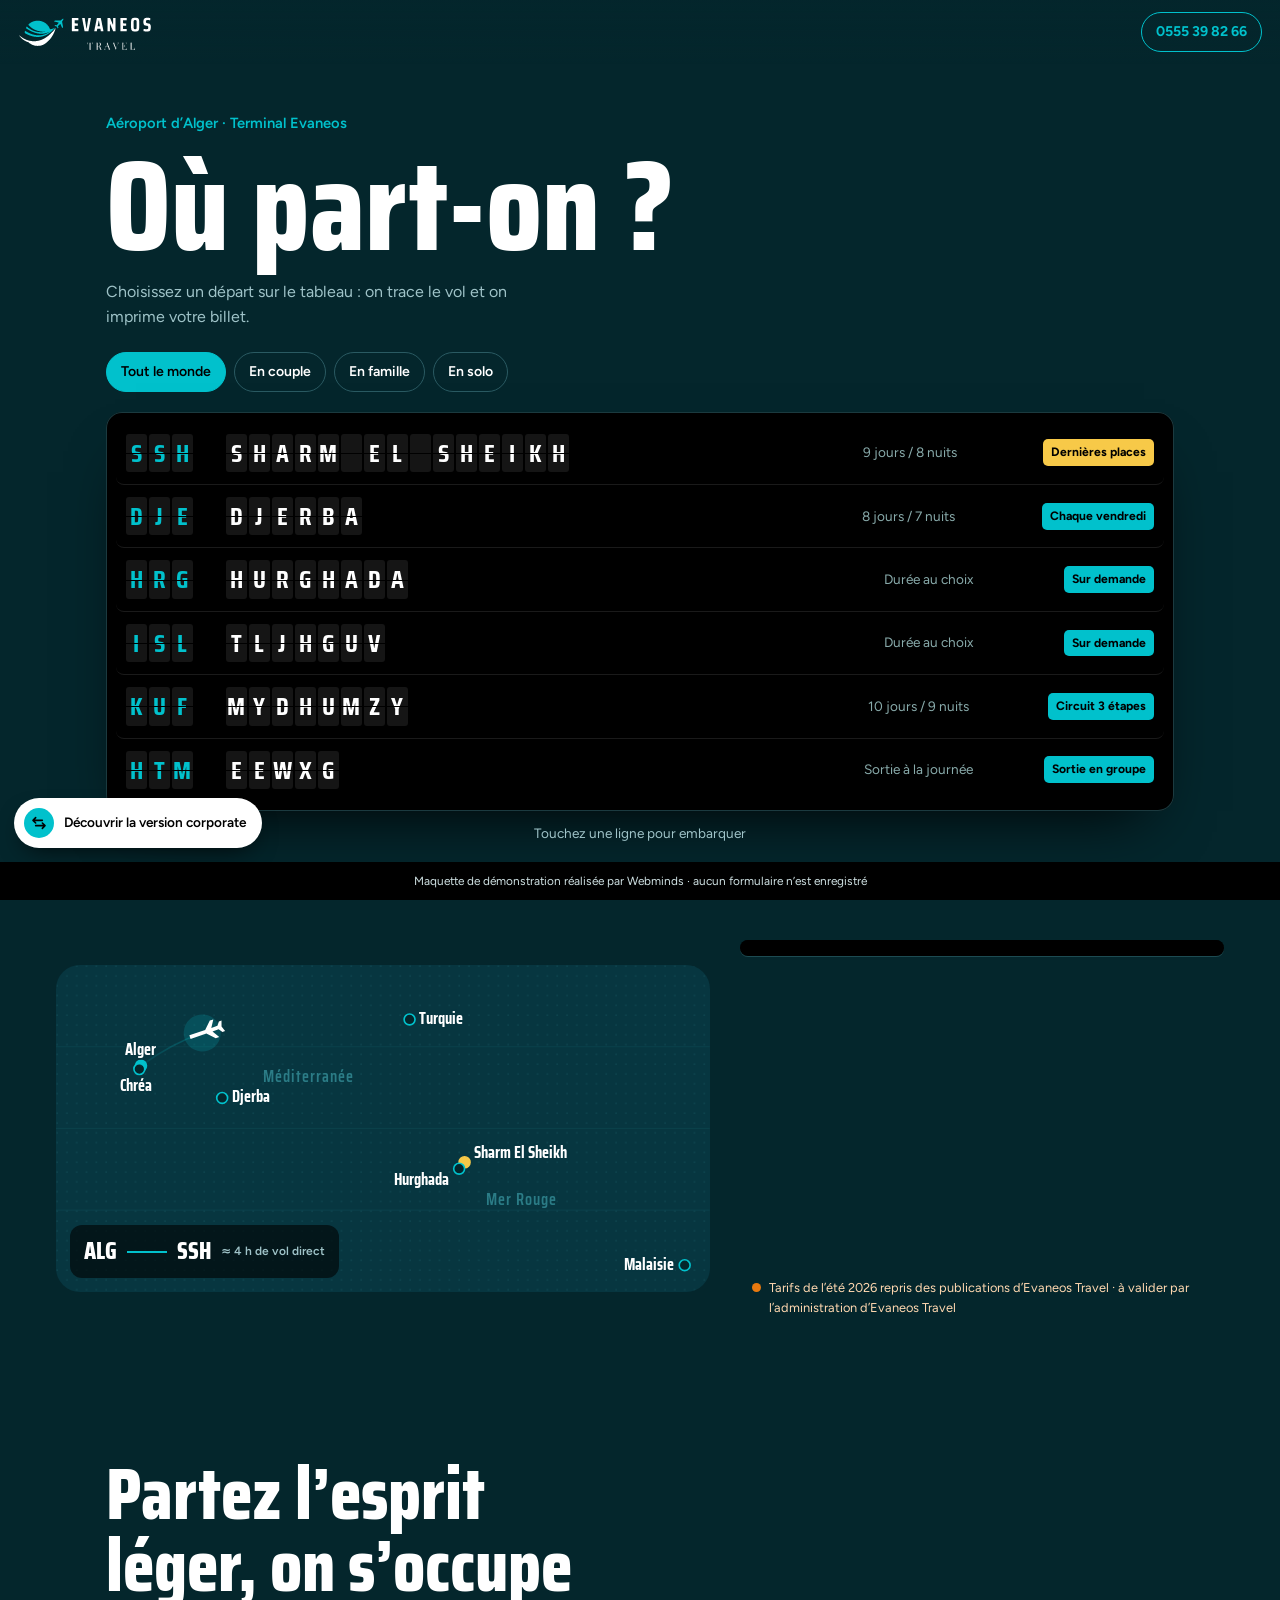
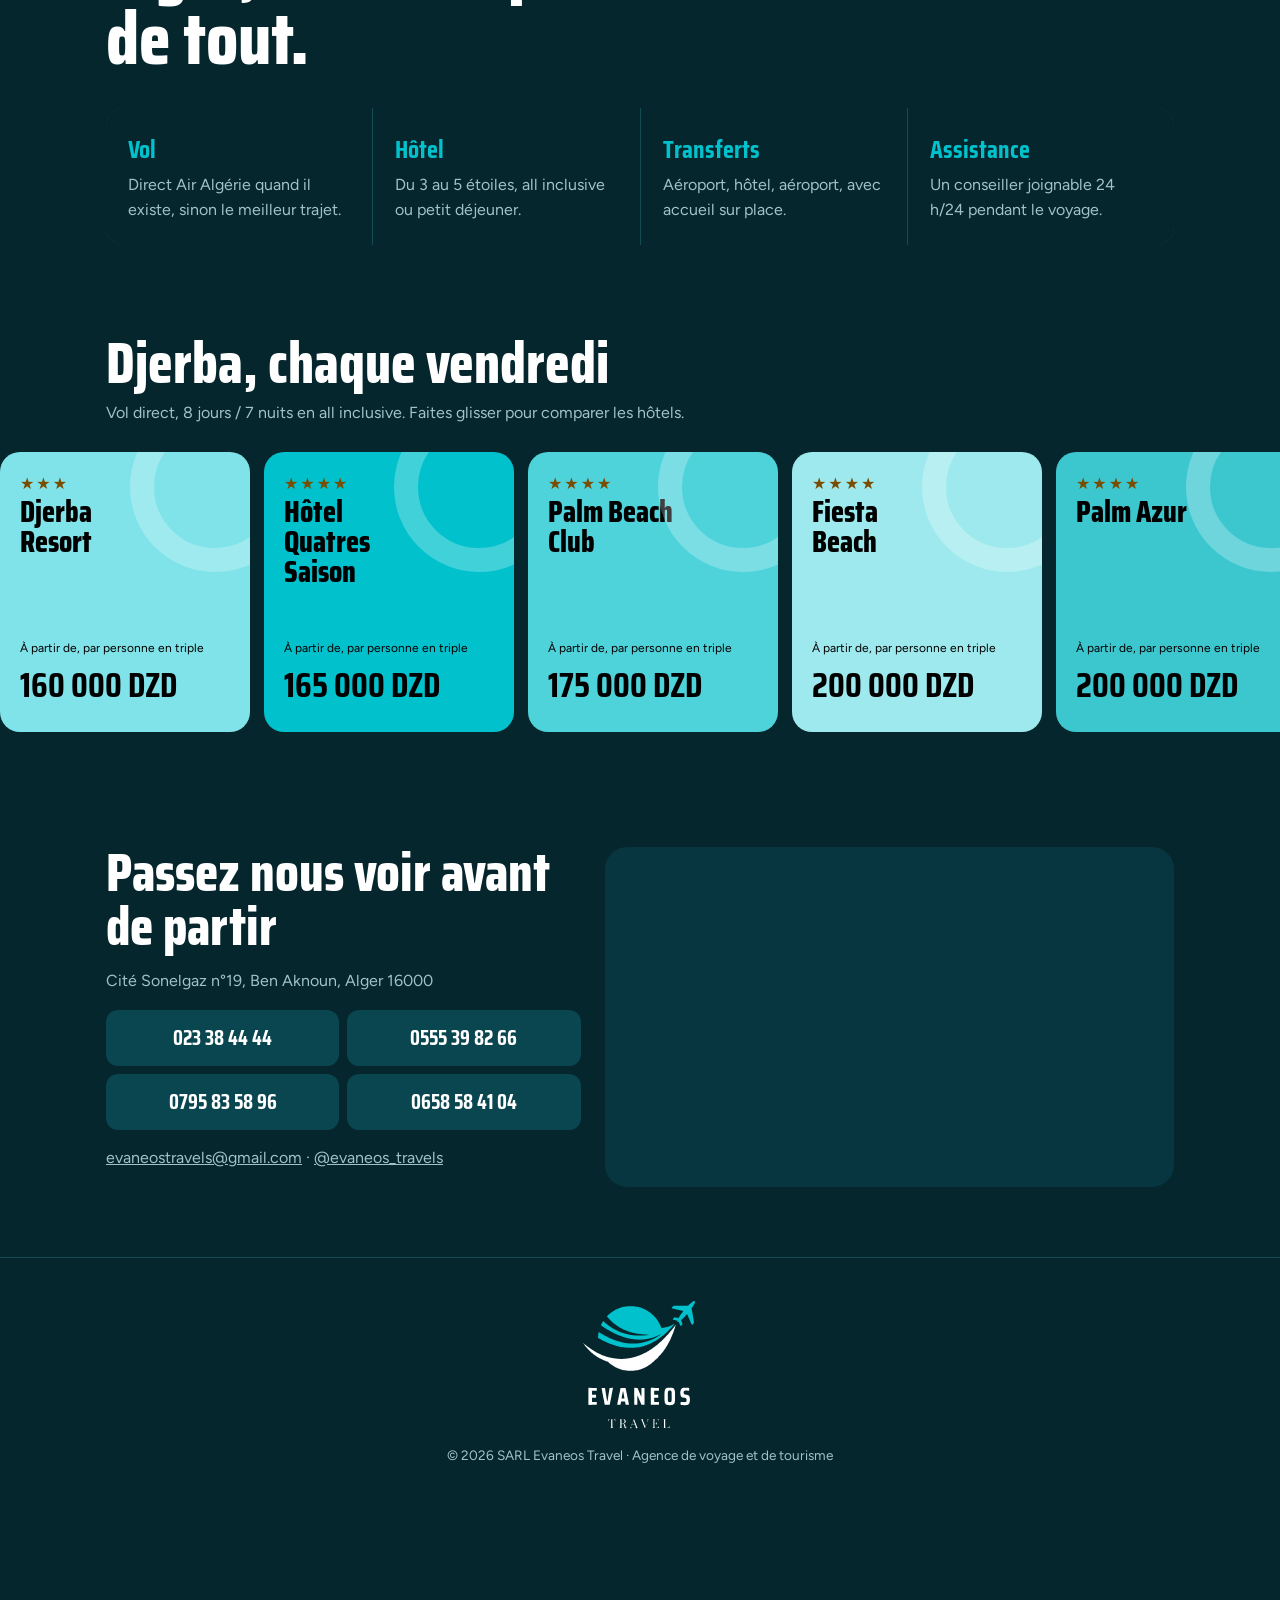
==== v2/index.html @ 17091a85 "Maquette Evaneos Travel : version corporate (5 pages, simulateur de séjour) et version immersive (ta" ====
<!doctype html>
<html lang="fr"><head><meta charset="utf-8">
<meta name="viewport" content="width=device-width, initial-scale=1, viewport-fit=cover">
<meta name="robots" content="noindex, nofollow">
<title>Evaneos Travel · Tableau des départs</title>
<meta name="description" content="Evaneos Travel, agence de voyage et de tourisme à Ben Aknoun : choisissez votre départ, on s’occupe de tout.">
<link rel="icon" href="../img/mark.svg">
<link rel="stylesheet" href="v2.css">
</head><body>
<header class="top">
  <a href="#" class="logo" aria-label="Evaneos Travel"><img src="../img/mark-light.svg" alt=""><img src="../img/word-light.svg" alt="Evaneos Travel" class="w"></a>
  <a class="call" href="tel:+213555398266">0555 39 82 66</a>
</header>

<main>
<section class="board-sec" id="depart">
  <div class="intro">
    <p class="kicker">Aéroport d’Alger · Terminal Evaneos</p>
    <h1>Où part-on ?</h1>
    <p class="sub">Choisissez un départ sur le tableau : on trace le vol et on imprime votre billet.</p>
  </div>
  <div class="who" role="group" aria-label="Qui voyage">
    <button class="on" data-who="tous">Tout le monde</button>
    <button data-who="couple">En couple</button>
    <button data-who="famille">En famille</button>
    <button data-who="solo">En solo</button>
  </div>
  <div class="board" role="list" id="board"></div>
  <p class="hint">Touchez une ligne pour embarquer</p>
</section>

<section class="flight" id="flight">
  <div class="map-wrap">
    <svg id="map" viewBox="0 0 1200 600" aria-label="Trajet du vol depuis Alger">
      <defs>
        <pattern id="dots" width="18" height="18" patternUnits="userSpaceOnUse"><circle cx="2" cy="2" r="1.3" fill="#1f6d77"/></pattern>
        <linearGradient id="trail" x1="0" x2="1"><stop offset="0" stop-color="#01C1CC" stop-opacity=".1"/><stop offset="1" stop-color="#01C1CC"/></linearGradient>
      </defs>
      <rect width="1200" height="600" fill="url(#dots)" opacity=".55"/>
      <g class="lat"><path d="M0 150H1200M0 300H1200M0 450H1200"/></g>
      <text x="380" y="215" class="sea">Méditerranée</text>
      <text x="790" y="440" class="sea">Mer Rouge</text>
      <g id="pins"></g>
      <path id="route" d="" fill="none" stroke="url(#trail)" stroke-width="3" stroke-linecap="round" stroke-dasharray="6 9"/>
      <g id="plane" transform="translate(-100,-100)"><circle r="20" fill="#01C1CC" opacity=".18"/><path d="M-14 -2 L4 -2 L12 -10 L16 -10 L11 -2 L18 -2 L21 -6 L24 -6 L22 0 L24 6 L21 6 L18 2 L11 2 L16 10 L12 10 L4 2 L-14 2 Z" fill="#fff"/></g>
    </svg>
    <div class="flight-info" id="finfo"><span id="fi-from">ALG</span><i></i><span id="fi-to">—</span><small id="fi-h"></small></div>
  </div>

  <div class="printer">
    <div class="slot" aria-hidden="true"></div>
    <div class="paper" id="paper">
      <article class="bp" id="bp">
        <div class="bp-main">
          <div class="bp-top"><img src="../img/logo.svg" alt="Evaneos Travel"><span>Carte d’embarquement</span></div>
          <div class="bp-route"><div><b>ALG</b><small>Alger</small></div><svg viewBox="0 0 40 12"><path d="M0 6h34M28 1l6 5-6 5" fill="none" stroke="currentColor" stroke-width="2"/></svg><div><b id="bp-code">SSH</b><small id="bp-city">Sharm El Sheikh</small></div></div>
          <div class="bp-grid">
            <div><small>Séjour</small><b id="bp-dur">—</b></div>
            <div><small>Voyageurs</small><b id="bp-who">2 adultes</b></div>
            <div><small>Tarif</small><b id="bp-price">—</b></div>
            <div><small>Vol</small><b id="bp-h">—</b></div>
          </div>
          <p class="bp-pitch" id="bp-pitch"></p>
        </div>
        <div class="bp-stub" id="stub">
          <small>Passager</small><b>Vous</b>
          <small>Porte</small><b>Ben Aknoun</b>
          <button class="tear" id="tear">Détacher et réserver</button>
        </div>
      </article>
    </div>
    <p class="price-note"><span class="dot"></span>Tarifs de l’été 2026 repris des publications d’Evaneos Travel · à valider par l’administration d’Evaneos Travel</p>
  </div>
</section>

<section class="promise">
  <h2>Partez l’esprit léger, on s’occupe de tout.</h2>
  <div class="ptiles">
    <div><b>Vol</b><p>Direct Air Algérie quand il existe, sinon le meilleur trajet.</p></div>
    <div><b>Hôtel</b><p>Du 3 au 5 étoiles, all inclusive ou petit déjeuner.</p></div>
    <div><b>Transferts</b><p>Aéroport, hôtel, aéroport, avec accueil sur place.</p></div>
    <div><b>Assistance</b><p>Un conseiller joignable 24 h/24 pendant le voyage.</p></div>
  </div>
</section>

<section class="djerba">
  <div class="dj-head"><h2>Djerba, chaque vendredi</h2><p>Vol direct, 8 jours / 7 nuits en all inclusive. Faites glisser pour comparer les hôtels.</p></div>
  <div class="dj-rail" id="rail"></div>
</section>

<section class="contact" id="contact">
  <div class="c-left">
    <h2>Passez nous voir avant de partir</h2>
    <p>Cité Sonelgaz n°19, Ben Aknoun, Alger 16000</p>
    <div class="nums">
      <a href="tel:+21323384444">023 38 44 44</a><a href="tel:+213555398266">0555 39 82 66</a><a href="tel:+213795835896">0795 83 58 96</a><a href="tel:+213658584104">0658 58 41 04</a>
    </div>
    <p><a href="mailto:evaneostravels@gmail.com">evaneostravels@gmail.com</a> · <a href="https://www.instagram.com/evaneos_travels/" target="_blank" rel="noopener">@evaneos_travels</a></p>
  </div>
  <iframe class="map-g" src="https://maps.google.com/maps?q=Cit%C3%A9%20Sonelgaz%2C%20Ben%20Aknoun%2C%20Alger&z=15&output=embed" loading="lazy" title="Carte : Evaneos Travel à Ben Aknoun" referrerpolicy="no-referrer-when-downgrade"></iframe>
</section>
<footer class="foot"><img src="../img/logo-light.svg" alt="Evaneos Travel"><p>© 2026 SARL Evaneos Travel · Agence de voyage et de tourisme</p></footer>
</main>

<dialog id="book" aria-labelledby="book-t">
  <form method="dialog" class="x"><button aria-label="Fermer">×</button></form>
  <h3 id="book-t">Réserver <span id="book-dest"></span></h3>
  <form id="bookf" class="bf">
    <label>Nom complet<input required autocomplete="name"></label>
    <label>Téléphone<input required type="tel" autocomplete="tel"></label>
    <label>Mois de départ<select><option>Octobre</option><option>Novembre</option><option>Décembre</option><option>Janvier</option><option>Février</option><option>Mars</option><option>Avril</option><option>Mai</option><option>Juin</option><option>Juillet</option><option>Août</option><option>Septembre</option></select></label>
    <button type="submit">Envoyer ma demande</button>
  </form>
  <p class="done" id="done" hidden>C’est noté. Un conseiller Evaneos Travel vous rappelle pour confirmer (maquette : rien n’est enregistré).</p>
</dialog>

<a class="vswitch" href="../index.html"><i><svg viewBox="0 0 24 24" fill="none" stroke="currentColor" stroke-width="2.4" stroke-linecap="round" stroke-linejoin="round"><path d="M7 4L3 8l4 4M3 8h14M17 20l4-4-4-4M21 16H7"/></svg></i>Découvrir la version corporate</a>
<div class="demo">Maquette de démonstration réalisée par Webminds · aucun formulaire n’est enregistré</div>
<script src="../js/data.js"></script><script src="v2.js"></script>
</body></html>
---- v2/v2.css ----
@font-face{font-family:"Saira C";src:url(../fonts/saira-condensed-latin-600-normal.woff2) format("woff2");font-weight:600;font-display:swap}
@font-face{font-family:"Saira C";src:url(../fonts/saira-condensed-latin-700-normal.woff2) format("woff2");font-weight:700;font-display:swap}
@font-face{font-family:"Saira C";src:url(../fonts/saira-condensed-latin-800-normal.woff2) format("woff2");font-weight:800;font-display:swap}
@font-face{font-family:"Figtree";src:url(../fonts/figtree-latin-400-normal.woff2) format("woff2");font-weight:400;font-display:swap}
@font-face{font-family:"Figtree";src:url(../fonts/figtree-latin-600-normal.woff2) format("woff2");font-weight:600;font-display:swap}
@font-face{font-family:"Figtree";src:url(../fonts/figtree-latin-700-normal.woff2) format("woff2");font-weight:700;font-display:swap}
:root{--lagoon:#01C1CC;--abyss:#04262C;--abyss2:#073640;--ink:#000;--paper:#fff;--muted:#9fc3c8;--orange:#E8790F;
  --display:"Saira C","Arial Narrow",sans-serif;--body:"Figtree",system-ui,sans-serif;--demo-h:38px}
*,*::before,*::after{box-sizing:border-box}
html{scroll-behavior:smooth}
body{margin:0;background:var(--abyss);color:#fff;font-family:var(--body);line-height:1.55;-webkit-font-smoothing:antialiased;padding-bottom:var(--demo-h)}
img{max-width:100%;display:block}
a{color:inherit}
button{font:inherit;cursor:pointer}
:focus-visible{outline:3px solid var(--lagoon);outline-offset:3px}
h1,h2,h3{font-family:var(--display);font-weight:800;line-height:.98;margin:0}

.top{position:fixed;top:0;left:0;right:0;z-index:30;display:flex;justify-content:space-between;align-items:center;padding:12px 18px;background:linear-gradient(180deg,rgba(4,38,44,.95),rgba(4,38,44,0))}
.logo{display:flex;align-items:center;gap:6px}
.logo img{width:46px}.logo .w{width:84px;margin-top:3px}
.call{font-weight:700;text-decoration:none;border:1.5px solid var(--lagoon);color:var(--lagoon);padding:8px 14px;border-radius:999px;font-size:.88rem}

/* board */
.board-sec{min-height:100vh;padding:96px 16px 40px;max-width:1100px;margin:0 auto;display:flex;flex-direction:column;justify-content:center}
.kicker{color:var(--lagoon);font-weight:600;margin:0 0 8px;font-size:.92rem}
.board-sec h1{font-size:clamp(3.6rem,15vw,8rem)}
.sub{color:var(--muted);max-width:46ch;margin:12px 0 22px}
.who{display:flex;gap:8px;overflow-x:auto;padding-bottom:6px;margin-bottom:14px;scrollbar-width:none}
.who button{flex:none;border:1px solid #2a5a62;background:transparent;color:#fff;padding:8px 14px;border-radius:999px;font-weight:600;font-size:.88rem}
.who button.on{background:var(--lagoon);color:#000;border-color:var(--lagoon)}
.board{background:#000;border-radius:16px;padding:10px;box-shadow:inset 0 0 0 1px #1b3a3f,0 30px 60px -30px #000}
.brow{display:grid;grid-template-columns:58px 1fr;grid-template-areas:"code dest" "code st";justify-items:start;gap:10px;align-items:center;width:100%;background:none;border:0;color:#fff;text-align:left;padding:10px 6px;border-bottom:1px solid #1a1a1a;transition:opacity .3s,background .2s;border-radius:8px}
.brow:last-child{border-bottom:0}
.brow:hover,.brow.sel{background:#0f2226}
.brow.off{opacity:.22}
.flap{display:flex;gap:2px;font-family:var(--display);font-weight:700;font-size:1.05rem;text-transform:uppercase}
.flap span{display:inline-grid;place-items:center;min-width:.82em;height:1.5em;background:#151515;border-radius:3px;position:relative;padding:0 1px}
.flap span::after{content:"";position:absolute;left:0;right:0;top:50%;height:1px;background:#000}
.brow .code .flap{color:var(--lagoon)}
.brow .dest{overflow:hidden}
.brow .dest .flap{flex-wrap:nowrap;overflow:hidden}
.brow .code{grid-area:code}.brow .dest{grid-area:dest;max-width:100%}.brow .st{grid-area:st;font-size:.76rem;font-weight:700;color:#000;background:var(--lagoon);padding:4px 8px;border-radius:5px;white-space:nowrap}
.brow .st.warn{background:#F7C948}
.brow .dur{display:none;color:#8aa;font-size:.85rem}
.hint{color:var(--muted);font-size:.85rem;margin:12px 0 0;text-align:center}
@media(min-width:760px){.brow{grid-template-columns:90px 1fr 170px auto;grid-template-areas:"code dest dur st";align-items:center;padding:12px 10px}.brow .dur{grid-area:dur}.brow .dur{display:block}.flap{font-size:1.6rem}}

/* flight */
.flight{padding:40px 16px 70px;max-width:1200px;margin:0 auto;display:grid;gap:30px}
@media(min-width:1000px){.flight{grid-template-columns:1.35fr 1fr;align-items:center}}
.map-wrap{position:relative;background:var(--abyss2);border-radius:24px;overflow:hidden}
#map{display:block;width:100%;height:auto}
.lat path{stroke:#0e4b54;stroke-width:1}
.sea{fill:#2b7c86;font-family:var(--display);font-size:30px;font-weight:600;letter-spacing:.06em}
.pin circle{fill:#04262C;stroke:var(--lagoon);stroke-width:3}
.pin text{fill:#fff;font-family:var(--display);font-weight:700;font-size:30px;paint-order:stroke;stroke:#073640;stroke-width:6px}
.pin.home circle{fill:var(--lagoon)}
.pin.act circle{fill:#F7C948;stroke:#F7C948}
.flight-info{position:absolute;left:14px;bottom:14px;display:flex;align-items:center;gap:10px;background:rgba(0,0,0,.6);padding:8px 14px;border-radius:12px;font-family:var(--display);font-weight:800;font-size:1.5rem}
.flight-info i{width:40px;height:2px;background:var(--lagoon)}
.flight-info small{font-family:var(--body);font-weight:600;font-size:.75rem;color:var(--muted)}

.printer{position:relative}
.slot{height:16px;background:#000;border-radius:10px;box-shadow:inset 0 3px 6px #000,0 1px 0 #1d4b52;position:relative;z-index:2}
.paper{overflow:hidden;margin:-8px 12px 0;position:relative;z-index:1;padding-bottom:18px}
.bp{display:grid;grid-template-columns:1fr 104px;background:#fff;color:#000;border-radius:0 0 18px 18px;transform:translateY(-104%);transition:transform 1.4s cubic-bezier(.3,.7,.2,1)}
.bp.out{transform:none}
.bp-main{padding:16px 16px 14px}
.bp-top{display:flex;justify-content:space-between;align-items:center;border-bottom:1px solid #e3eeef;padding-bottom:8px}
.bp-top img{width:62px}
.bp-top span{font-family:var(--display);font-weight:700;color:#008D97;font-size:1rem}
.bp-route{display:flex;align-items:center;justify-content:space-between;margin:12px 0}
.bp-route b{font-family:var(--display);font-size:2.8rem;line-height:1;display:block}
.bp-route small{color:#557;font-size:.75rem}
.bp-route svg{width:46px;color:#01C1CC}
.bp-route div:last-child{text-align:right}
.bp-grid{display:grid;grid-template-columns:1fr 1fr;gap:8px 12px}
.bp-grid small{display:block;color:#557;font-size:.7rem}
.bp-grid b{font-size:.92rem}
.bp-pitch{margin:12px 0 0;font-size:.88rem;color:#334}
.bp-stub{background:var(--lagoon);border-left:2px dashed rgba(0,0,0,.4);padding:14px 10px;display:flex;flex-direction:column;gap:2px;border-radius:0 0 18px 0;transition:transform .7s cubic-bezier(.3,.7,.2,1)}
.bp-stub small{font-size:.66rem;color:#033}
.bp-stub b{font-family:var(--display);font-size:1.05rem;line-height:1.1;margin-bottom:6px}
.tear{margin-top:auto;border:0;background:#000;color:#fff;border-radius:10px;padding:9px 6px;font-weight:700;font-size:.76rem;line-height:1.2}
.bp.torn .bp-stub{transform:translate(18px,14px) rotate(7deg)}
.price-note{display:flex;gap:8px;align-items:flex-start;font-size:.8rem;color:#ffd8b0;margin:6px 12px 0}
.price-note .dot{width:9px;height:9px;border-radius:50%;background:var(--orange);flex:none;margin-top:5px}

/* promise */
.promise{padding:70px 16px;max-width:1100px;margin:0 auto}
.promise h2{font-size:clamp(2.4rem,8vw,4.6rem);max-width:15ch}
.ptiles{display:grid;gap:1px;background:#164b53;margin-top:34px;border-radius:18px;overflow:hidden}
.ptiles div{background:var(--abyss);padding:22px}
.ptiles b{font-family:var(--display);font-size:1.6rem;color:var(--lagoon)}
.ptiles p{margin:4px 0 0;color:var(--muted)}
@media(min-width:800px){.ptiles{grid-template-columns:repeat(4,1fr)}}

/* djerba rail */
.djerba{padding:20px 0 70px}
.dj-head{max-width:1100px;margin:0 auto;padding:0 16px 22px}
.dj-head h2{font-size:clamp(2.2rem,7vw,3.6rem)}
.dj-head p{color:var(--muted);margin:10px 0 0}
.dj-rail{display:flex;gap:14px;overflow-x:auto;scroll-snap-type:x mandatory;padding:4px 16px 14px;scrollbar-width:thin}
@media(min-width:1132px){.dj-rail{padding-left:calc((100vw - 1100px)/2 + 16px)}}
.hcard{flex:none;width:250px;min-height:280px;scroll-snap-align:start;border-radius:20px;padding:20px;display:flex;flex-direction:column;justify-content:space-between;color:#000;position:relative;overflow:hidden}
.hcard::after{content:"";position:absolute;right:-50px;top:-50px;width:170px;height:170px;border-radius:50%;border:24px solid rgba(255,255,255,.25)}
.hcard h3{font-size:1.9rem;max-width:9ch}
.hcard .s{color:#7a4c00;letter-spacing:2px}
.hcard .p small{display:block;font-size:.75rem}
.hcard .p b{font-family:var(--display);font-size:2.2rem}

/* contact */
.contact{max-width:1100px;margin:0 auto;padding:30px 16px 70px;display:grid;gap:24px}
@media(min-width:900px){.contact{grid-template-columns:1fr 1.2fr;align-items:center}}
.contact h2{font-size:clamp(2.2rem,7vw,3.4rem)}
.contact p{color:var(--muted)}
.nums{display:grid;grid-template-columns:1fr 1fr;gap:8px;margin:16px 0}
.nums a{text-decoration:none;background:#0a4650;border-radius:12px;padding:12px;font-family:var(--display);font-size:1.3rem;font-weight:700;text-align:center}
.map-g{width:100%;height:340px;border:0;border-radius:22px;background:var(--abyss2)}
.foot{text-align:center;padding:40px 16px 110px;border-top:1px solid #0f4a53;color:var(--muted);font-size:.85rem}
.foot img{width:120px;margin:0 auto 12px}

/* dialog */
dialog{border:0;border-radius:22px;padding:24px;width:min(420px,92vw);background:#fff;color:#000}
dialog::backdrop{background:rgba(0,10,12,.7)}
dialog h3{font-size:2rem;margin-bottom:14px}
.x{position:absolute;right:12px;top:10px}
.x button{border:0;background:none;font-size:1.8rem;line-height:1}
.bf{display:grid;gap:12px}
.bf label{display:grid;gap:4px;font-weight:600;font-size:.88rem}
.bf input,.bf select{font:inherit;border:1px solid #cfe0e2;border-radius:12px;padding:11px}
.bf button{border:0;background:var(--lagoon);border-radius:999px;padding:13px;font-weight:700}
.done{background:#E8F7F8;border-radius:12px;padding:14px;font-weight:600}

.demo{position:fixed;left:0;right:0;bottom:0;height:var(--demo-h);z-index:90;background:#000;color:#cfe1e3;font-size:.74rem;display:flex;align-items:center;justify-content:center;text-align:center;padding:0 12px;line-height:1.25}
.vswitch{position:fixed;left:14px;bottom:calc(var(--demo-h) + 14px);z-index:80;display:flex;align-items:center;gap:10px;background:#fff;color:#000;text-decoration:none;padding:10px 16px 10px 10px;border-radius:999px;font-weight:600;font-size:.85rem;box-shadow:0 10px 24px -10px rgba(0,0,0,.8)}
.vswitch i{width:30px;height:30px;border-radius:50%;background:var(--lagoon);display:grid;place-items:center;animation:vp 2.4s infinite}
.vswitch i svg{width:16px}
@keyframes vp{0%{box-shadow:0 0 0 0 rgba(1,193,204,.7)}70%{box-shadow:0 0 0 12px rgba(1,193,204,0)}100%{box-shadow:0 0 0 0 rgba(1,193,204,0)}}
@media(max-width:600px){.vswitch{padding:7px 13px 7px 7px;font-size:.78rem}.vswitch i{width:26px;height:26px}}
@media(prefers-reduced-motion:reduce){*{animation:none!important;transition:none!important;scroll-behavior:auto!important}}
@media(max-width:700px){
  .pin text{font-size:46px;stroke-width:9px}
  .sea{font-size:40px}
  .flight-info{position:static;border-radius:0;background:#021a1e;justify-content:center}
}
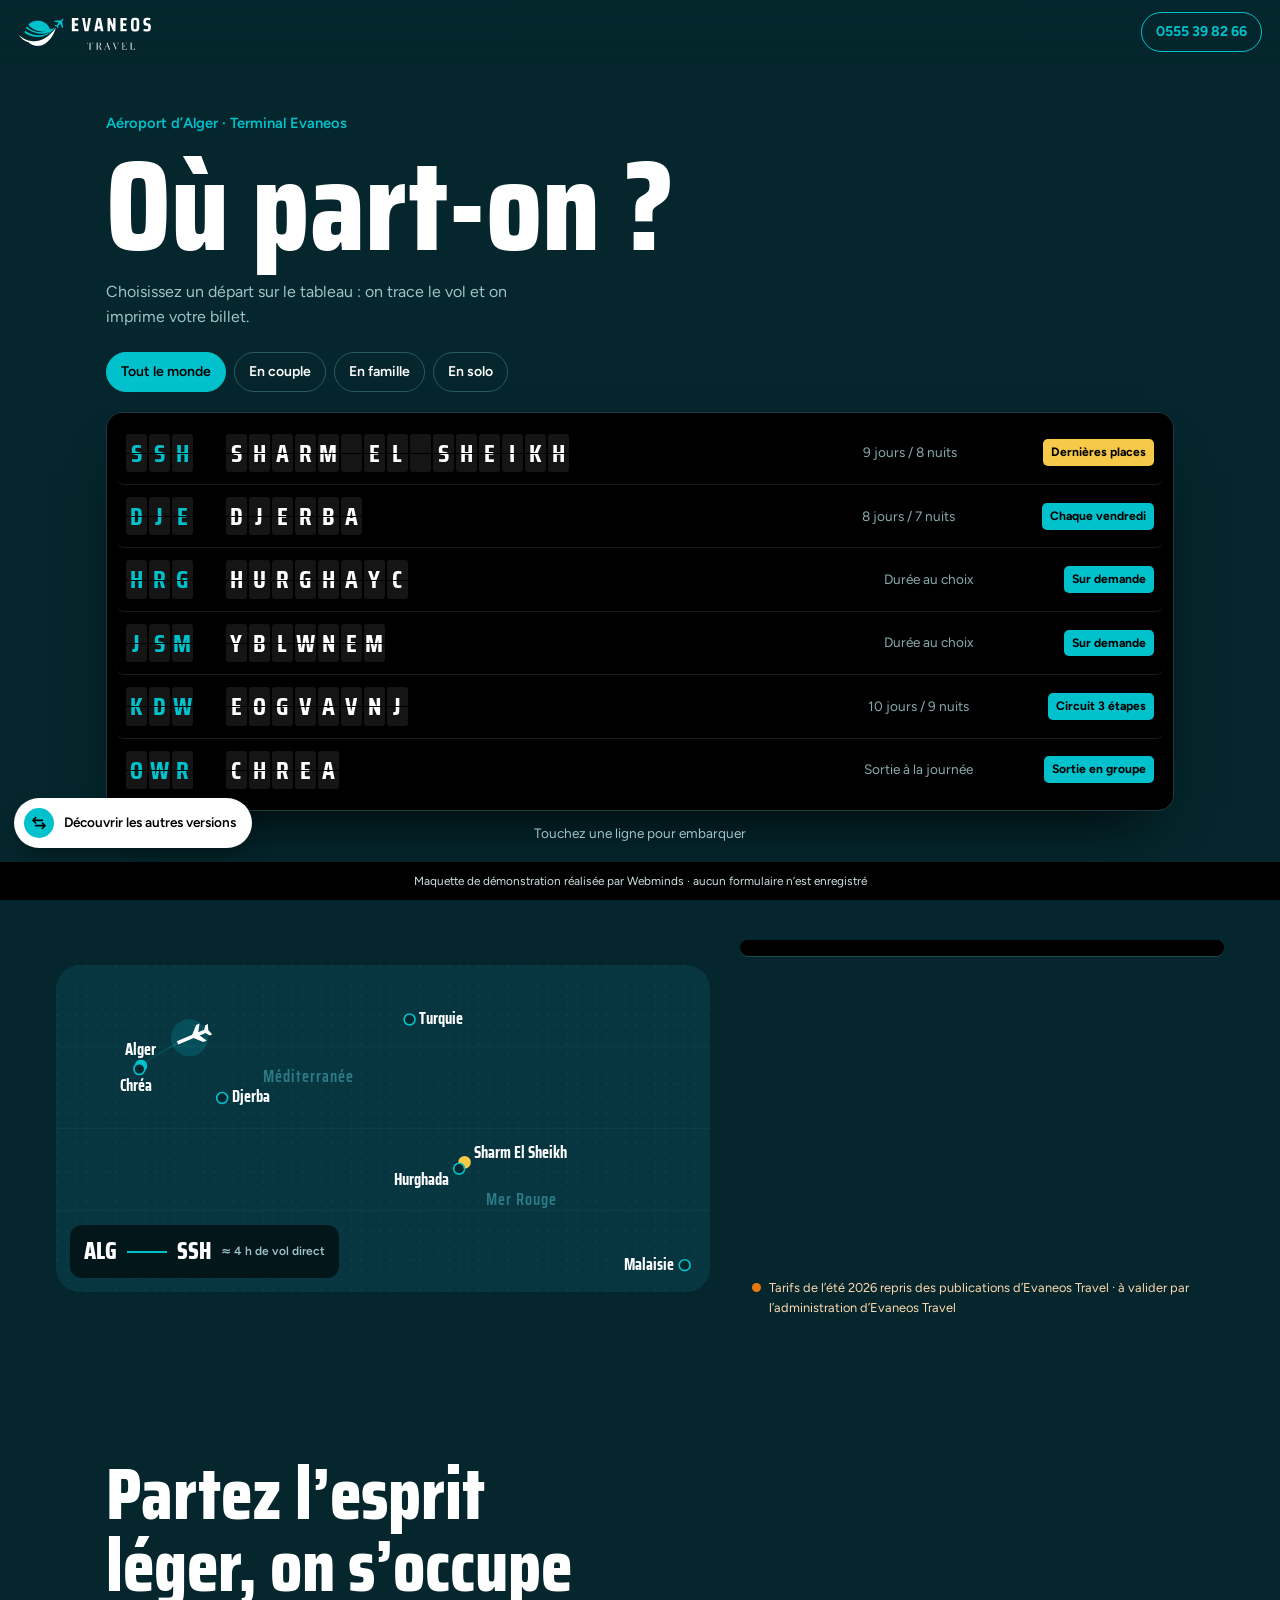
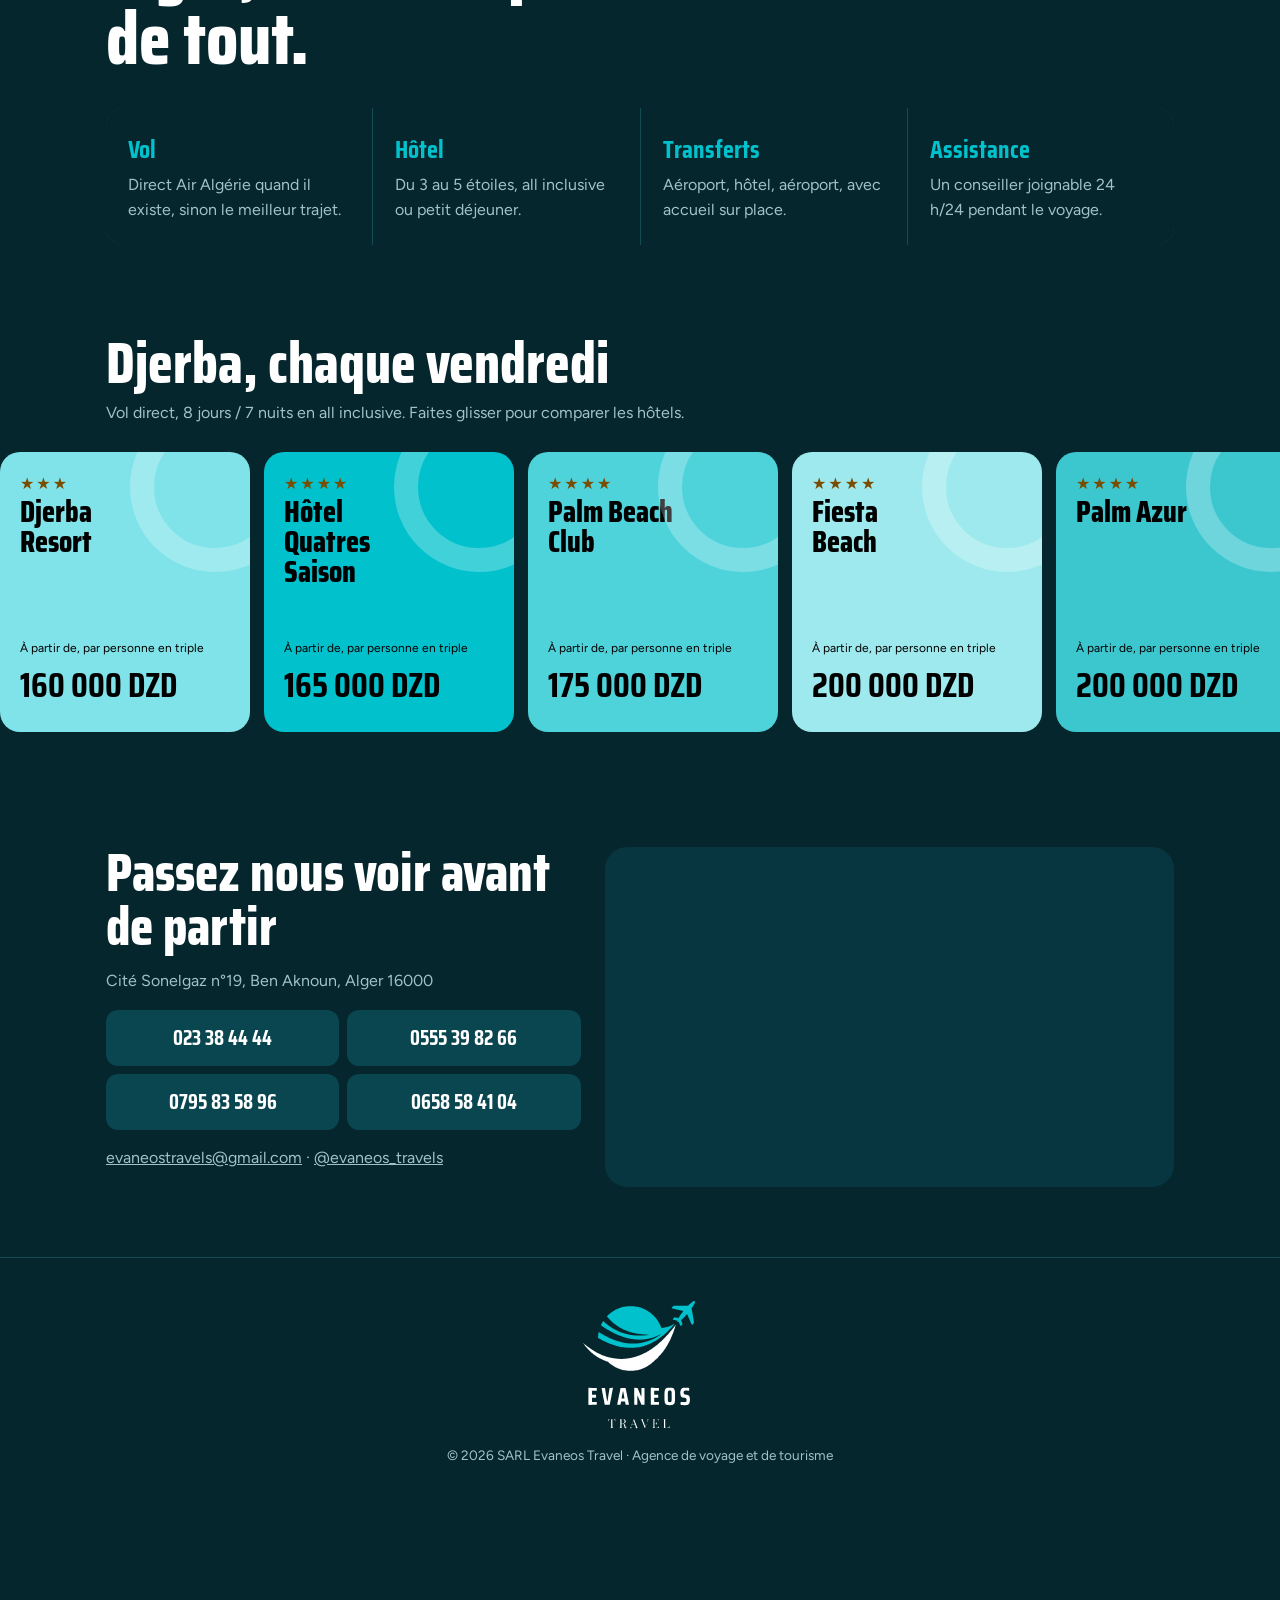
==== commit 6f7d0e5d: "Ajout version 3 « sur mesure » (passeport qui s'ouvre, atelier en 5 questions avec tampons, brief co" ====
--- a/v2/index.html
+++ b/v2/index.html
@@ -114,7 +114,7 @@
   <p class="done" id="done" hidden>C’est noté. Un conseiller Evaneos Travel vous rappelle pour confirmer (maquette : rien n’est enregistré).</p>
 </dialog>
 
-<a class="vswitch" href="../index.html"><i><svg viewBox="0 0 24 24" fill="none" stroke="currentColor" stroke-width="2.4" stroke-linecap="round" stroke-linejoin="round"><path d="M7 4L3 8l4 4M3 8h14M17 20l4-4-4-4M21 16H7"/></svg></i>Découvrir la version corporate</a>
+<details class="vmenu"><summary><i><svg viewBox="0 0 24 24" fill="none" stroke="currentColor" stroke-width="2.4" stroke-linecap="round" stroke-linejoin="round"><path d="M7 4L3 8l4 4M3 8h14M17 20l4-4-4-4M21 16H7"/></svg></i>Découvrir les autres versions</summary><nav><a href="../v3/index.html">Version sur mesure</a><a href="../index.html">Version corporate</a></nav></details>
 <div class="demo">Maquette de démonstration réalisée par Webminds · aucun formulaire n’est enregistré</div>
 <script src="../js/data.js"></script><script src="v2.js"></script>
 </body></html>
--- a/v2/v2.css
+++ b/v2/v2.css
@@ -138,9 +138,20 @@
 .vswitch i svg{width:16px}
 @keyframes vp{0%{box-shadow:0 0 0 0 rgba(1,193,204,.7)}70%{box-shadow:0 0 0 12px rgba(1,193,204,0)}100%{box-shadow:0 0 0 0 rgba(1,193,204,0)}}
 @media(max-width:600px){.vswitch{padding:7px 13px 7px 7px;font-size:.78rem}.vswitch i{width:26px;height:26px}}
+.vmenu{position:fixed;left:14px;bottom:calc(var(--demo-h) + 14px);z-index:80;font-size:.85rem}
+.vmenu summary{list-style:none;display:flex;align-items:center;gap:10px;background:#000;color:#fff;padding:10px 16px 10px 10px;border-radius:999px;font-weight:600;cursor:pointer;box-shadow:0 10px 24px -10px rgba(0,0,0,.6)}
+.vmenu summary::-webkit-details-marker{display:none}
+.vmenu summary i{width:30px;height:30px;border-radius:50%;background:var(--lagoon);display:grid;place-items:center;animation:vp 2.4s infinite;color:#000}
+.vmenu summary svg{width:16px}
+.vmenu nav{position:absolute;bottom:calc(100% + 8px);left:0;background:#fff;color:#000;border-radius:16px;padding:6px;min-width:240px;box-shadow:0 18px 40px -14px rgba(0,0,0,.5);display:grid}
+.vmenu nav a{padding:11px 12px;border-radius:10px;text-decoration:none;font-weight:600}
+.vmenu nav a:hover{background:#E8F7F8}
+@keyframes vp{0%{box-shadow:0 0 0 0 rgba(1,193,204,.7)}70%{box-shadow:0 0 0 12px rgba(1,193,204,0)}100%{box-shadow:0 0 0 0 rgba(1,193,204,0)}}
+@media(max-width:600px){.vmenu summary{padding:7px 13px 7px 7px;font-size:.78rem}.vmenu summary i{width:26px;height:26px}}
 @media(prefers-reduced-motion:reduce){*{animation:none!important;transition:none!important;scroll-behavior:auto!important}}
 @media(max-width:700px){
   .pin text{font-size:46px;stroke-width:9px}
   .sea{font-size:40px}
   .flight-info{position:static;border-radius:0;background:#021a1e;justify-content:center}
 }
+.vmenu summary{background:#fff;color:#000}
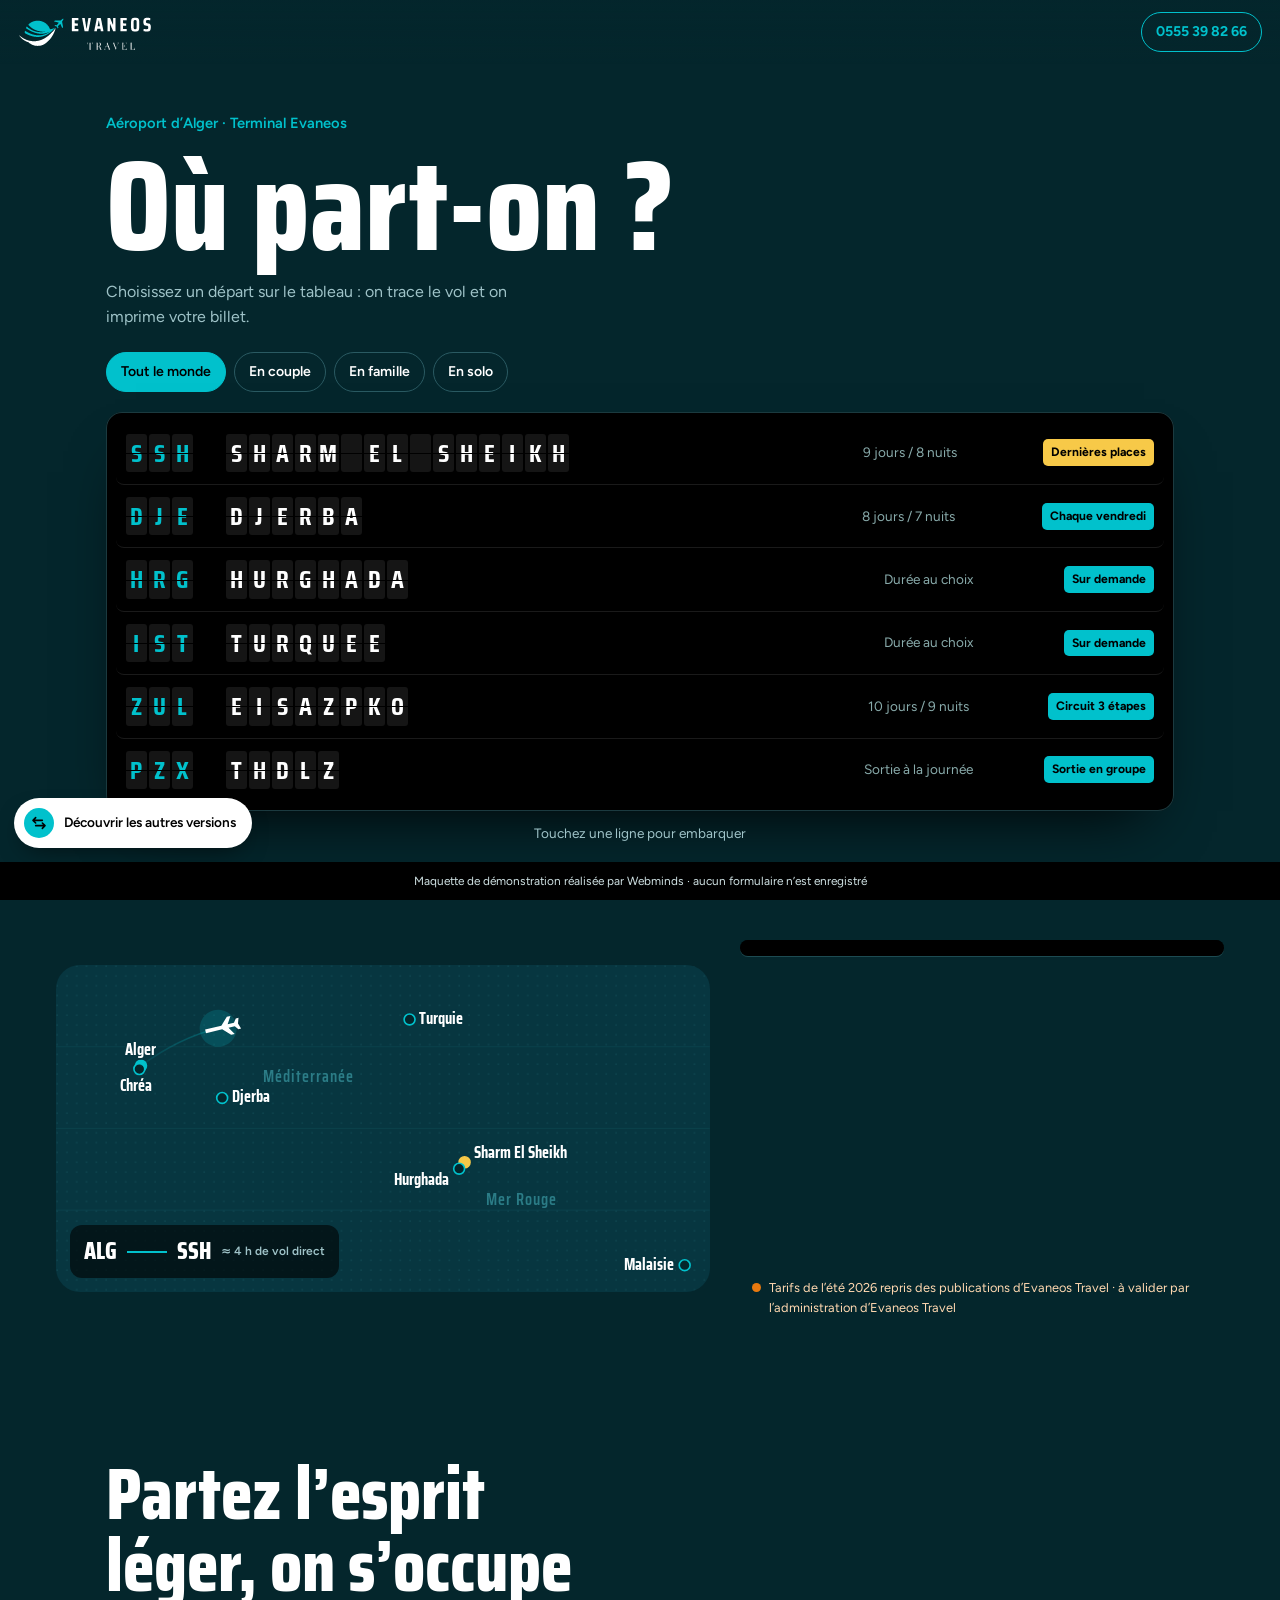
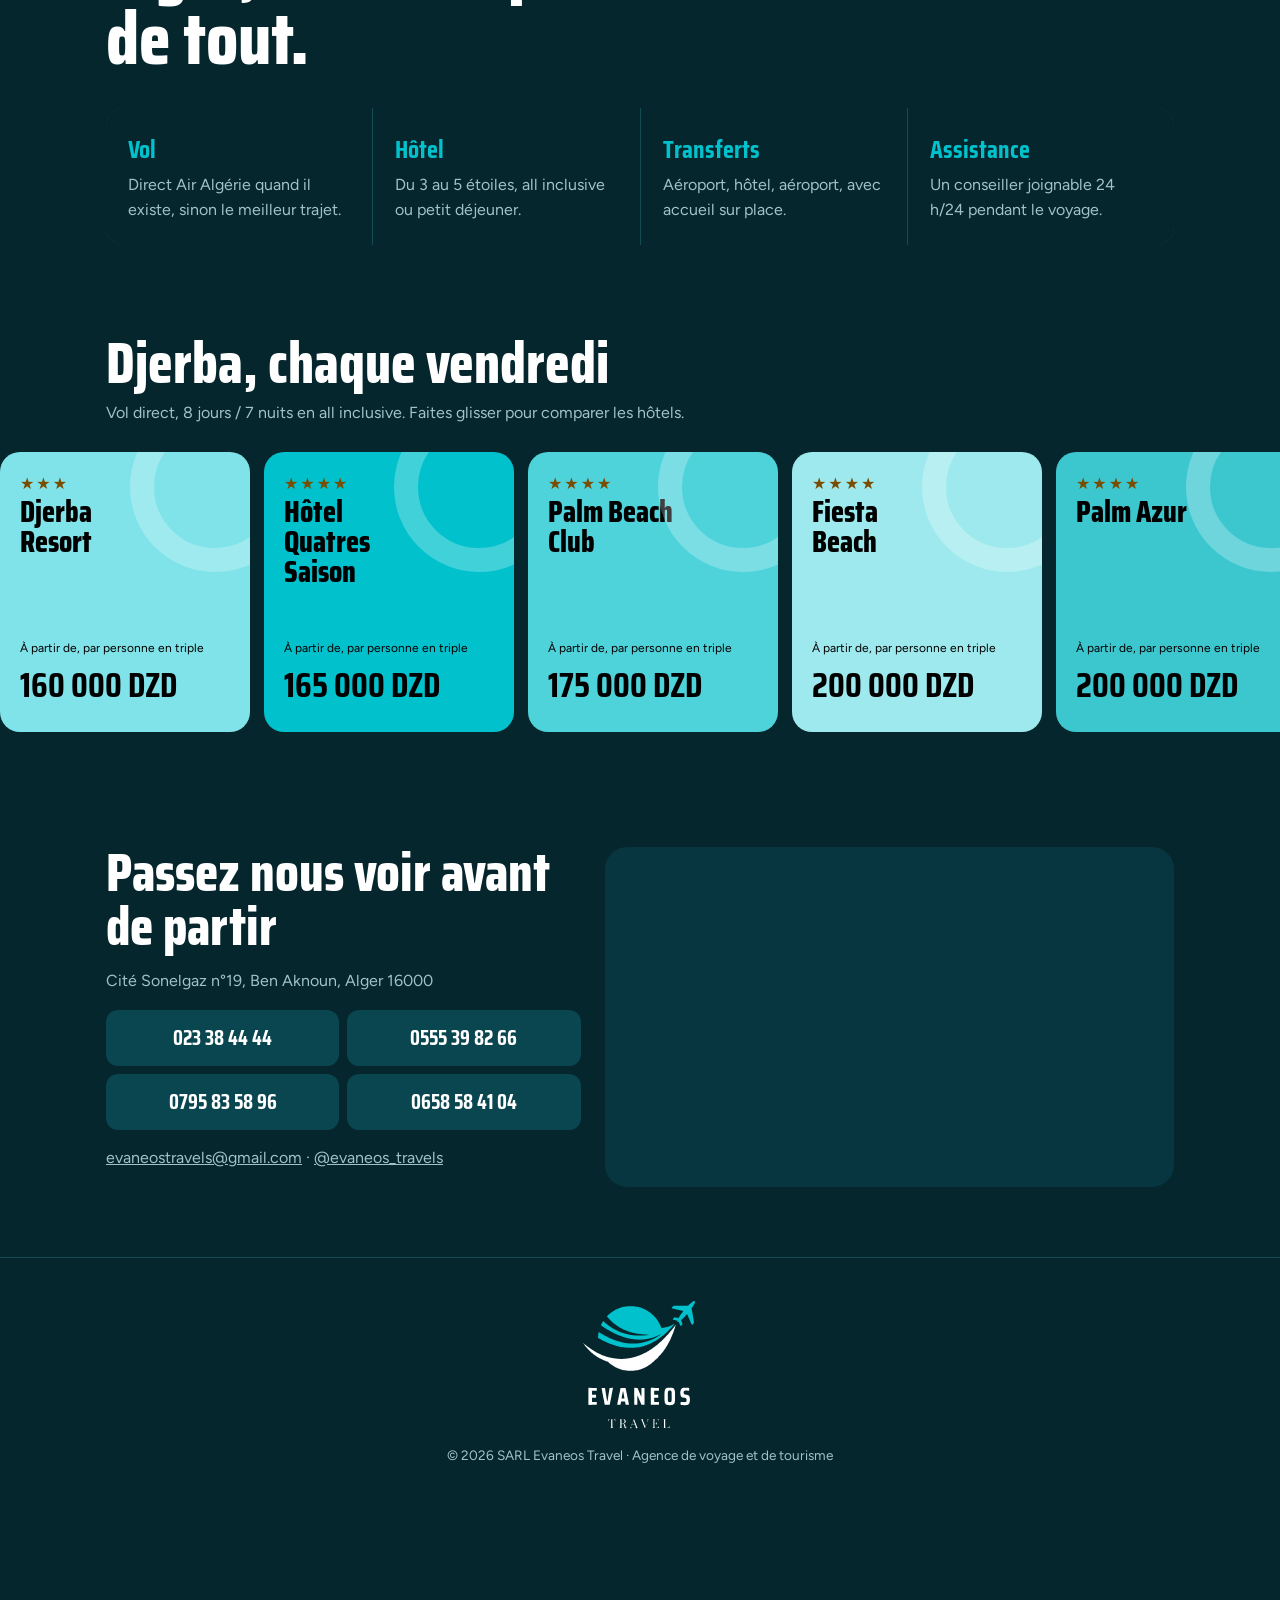
==== commit 773f95a7: "Branchement Webminds Radar (suivi des visites)" ====
--- a/v2/index.html
+++ b/v2/index.html
@@ -117,4 +117,4 @@
 <details class="vmenu"><summary><i><svg viewBox="0 0 24 24" fill="none" stroke="currentColor" stroke-width="2.4" stroke-linecap="round" stroke-linejoin="round"><path d="M7 4L3 8l4 4M3 8h14M17 20l4-4-4-4M21 16H7"/></svg></i>Découvrir les autres versions</summary><nav><a href="../v3/index.html">Version sur mesure</a><a href="../index.html">Version corporate</a></nav></details>
 <div class="demo">Maquette de démonstration réalisée par Webminds · aucun formulaire n’est enregistré</div>
 <script src="../js/data.js"></script><script src="v2.js"></script>
-</body></html>
+<script src="https://radar-xi-flax.vercel.app/t.js" defer></script></body></html>
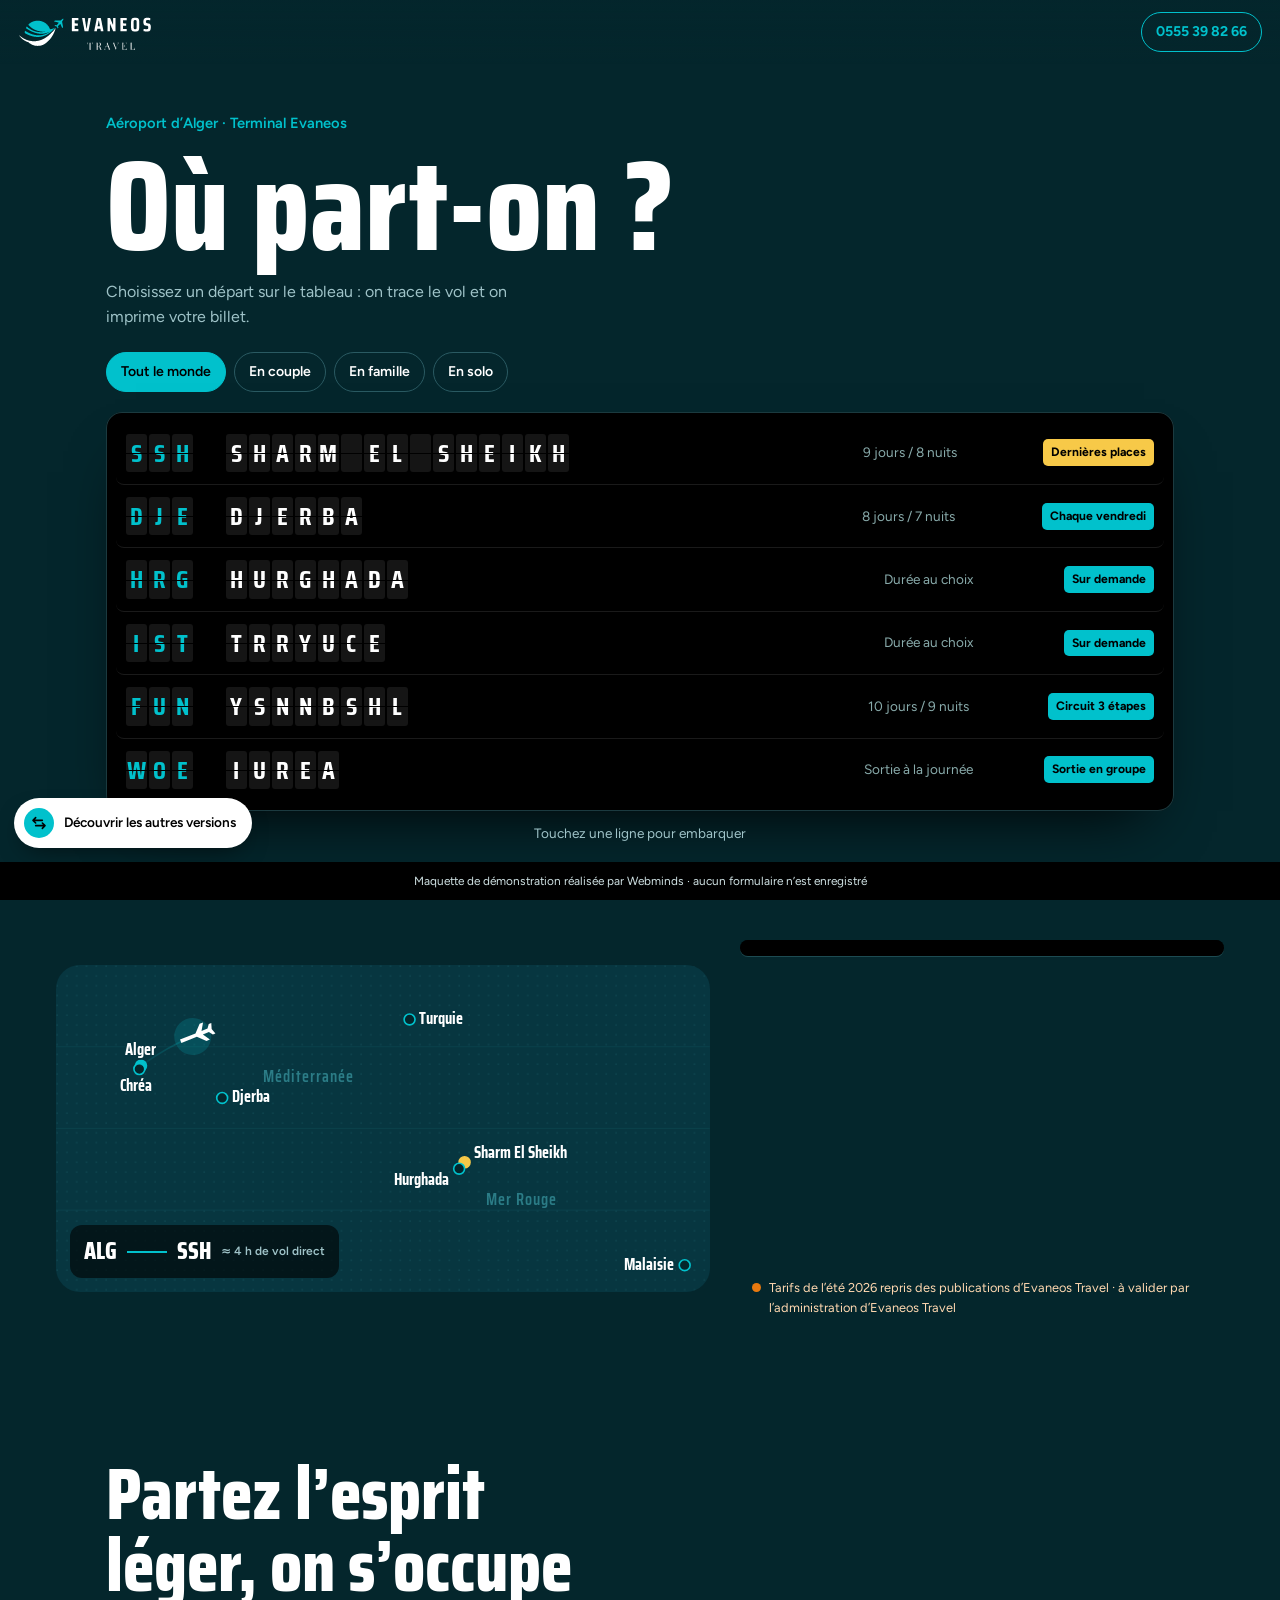
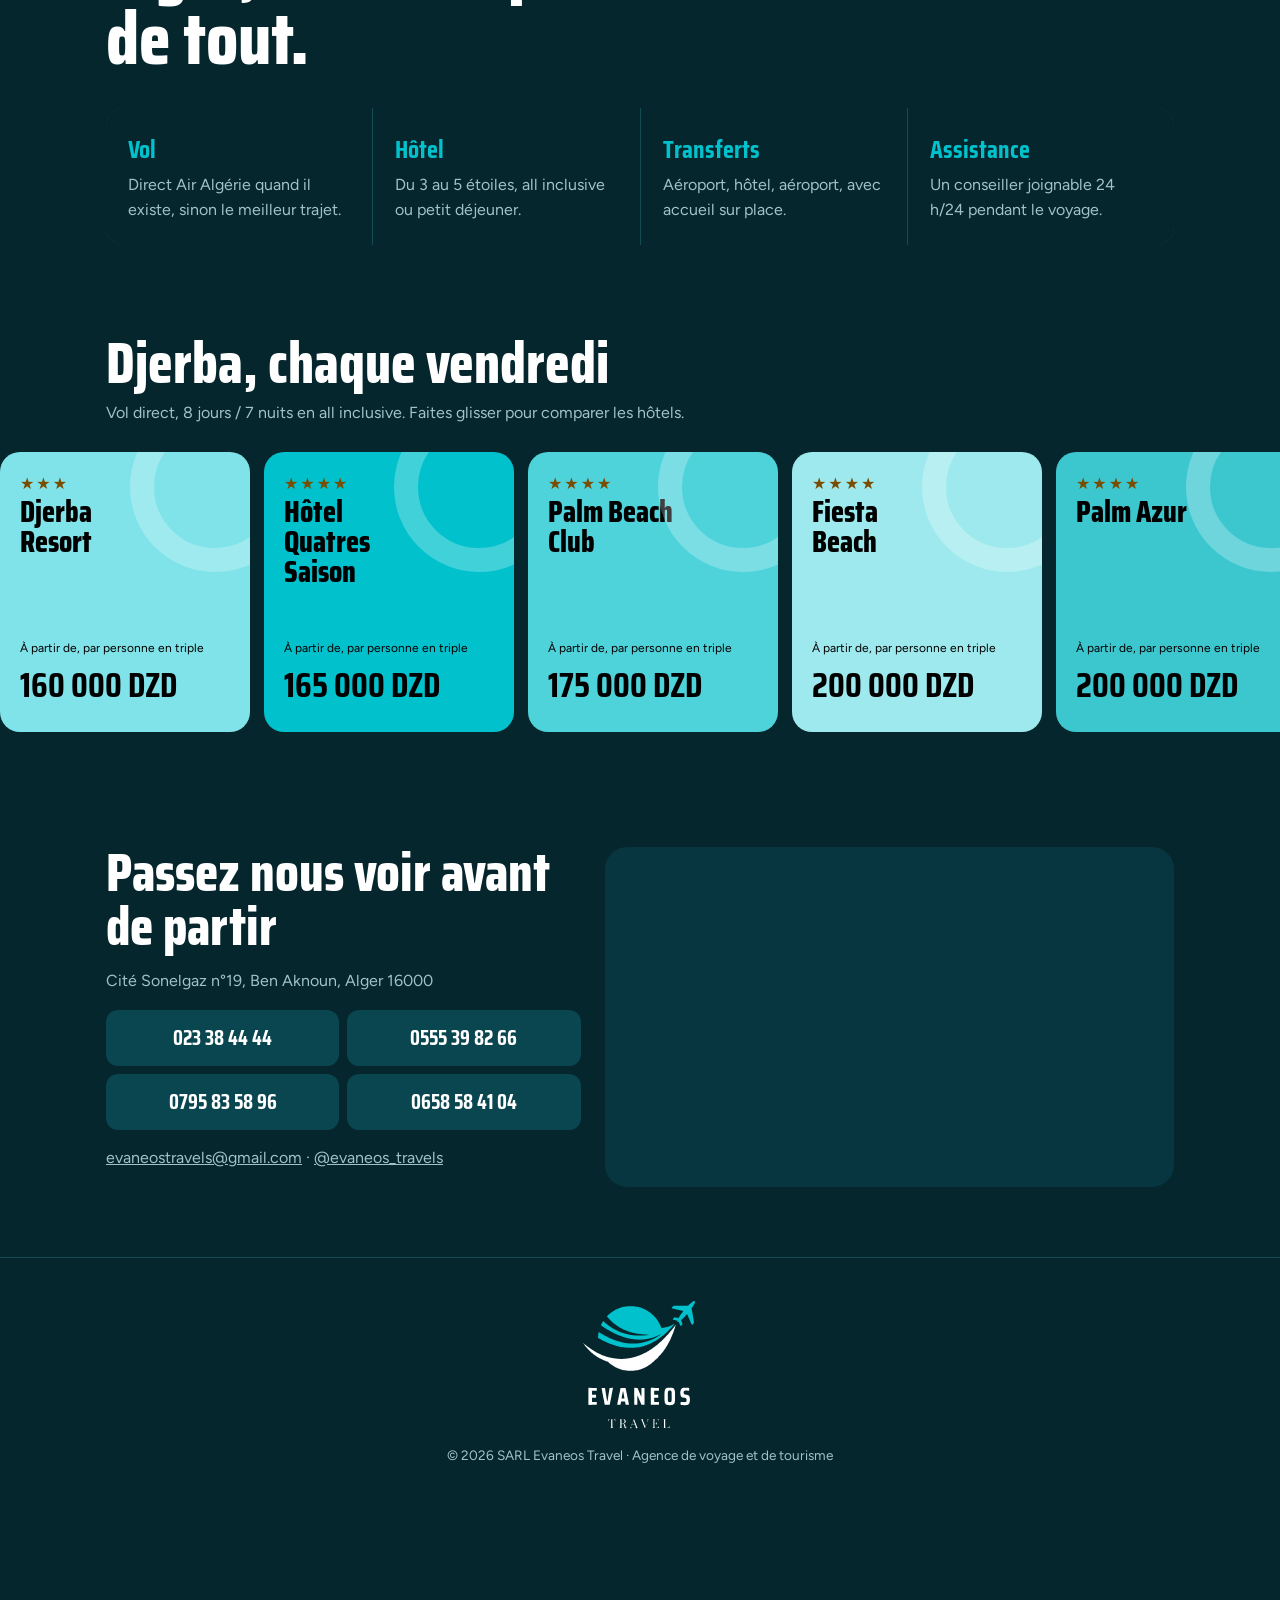
==== commit 677777a1: "Retrait du suivi Webminds Radar" ====
--- a/v2/index.html
+++ b/v2/index.html
@@ -116,5 +116,4 @@
 
 <details class="vmenu"><summary><i><svg viewBox="0 0 24 24" fill="none" stroke="currentColor" stroke-width="2.4" stroke-linecap="round" stroke-linejoin="round"><path d="M7 4L3 8l4 4M3 8h14M17 20l4-4-4-4M21 16H7"/></svg></i>Découvrir les autres versions</summary><nav><a href="../v3/index.html">Version sur mesure</a><a href="../index.html">Version corporate</a></nav></details>
 <div class="demo">Maquette de démonstration réalisée par Webminds · aucun formulaire n’est enregistré</div>
-<script src="../js/data.js"></script><script src="v2.js"></script>
-<script src="https://radar-xi-flax.vercel.app/t.js" defer></script></body></html>
+<script src="../js/data.js"></script><script src="v2.js"></script></body></html>
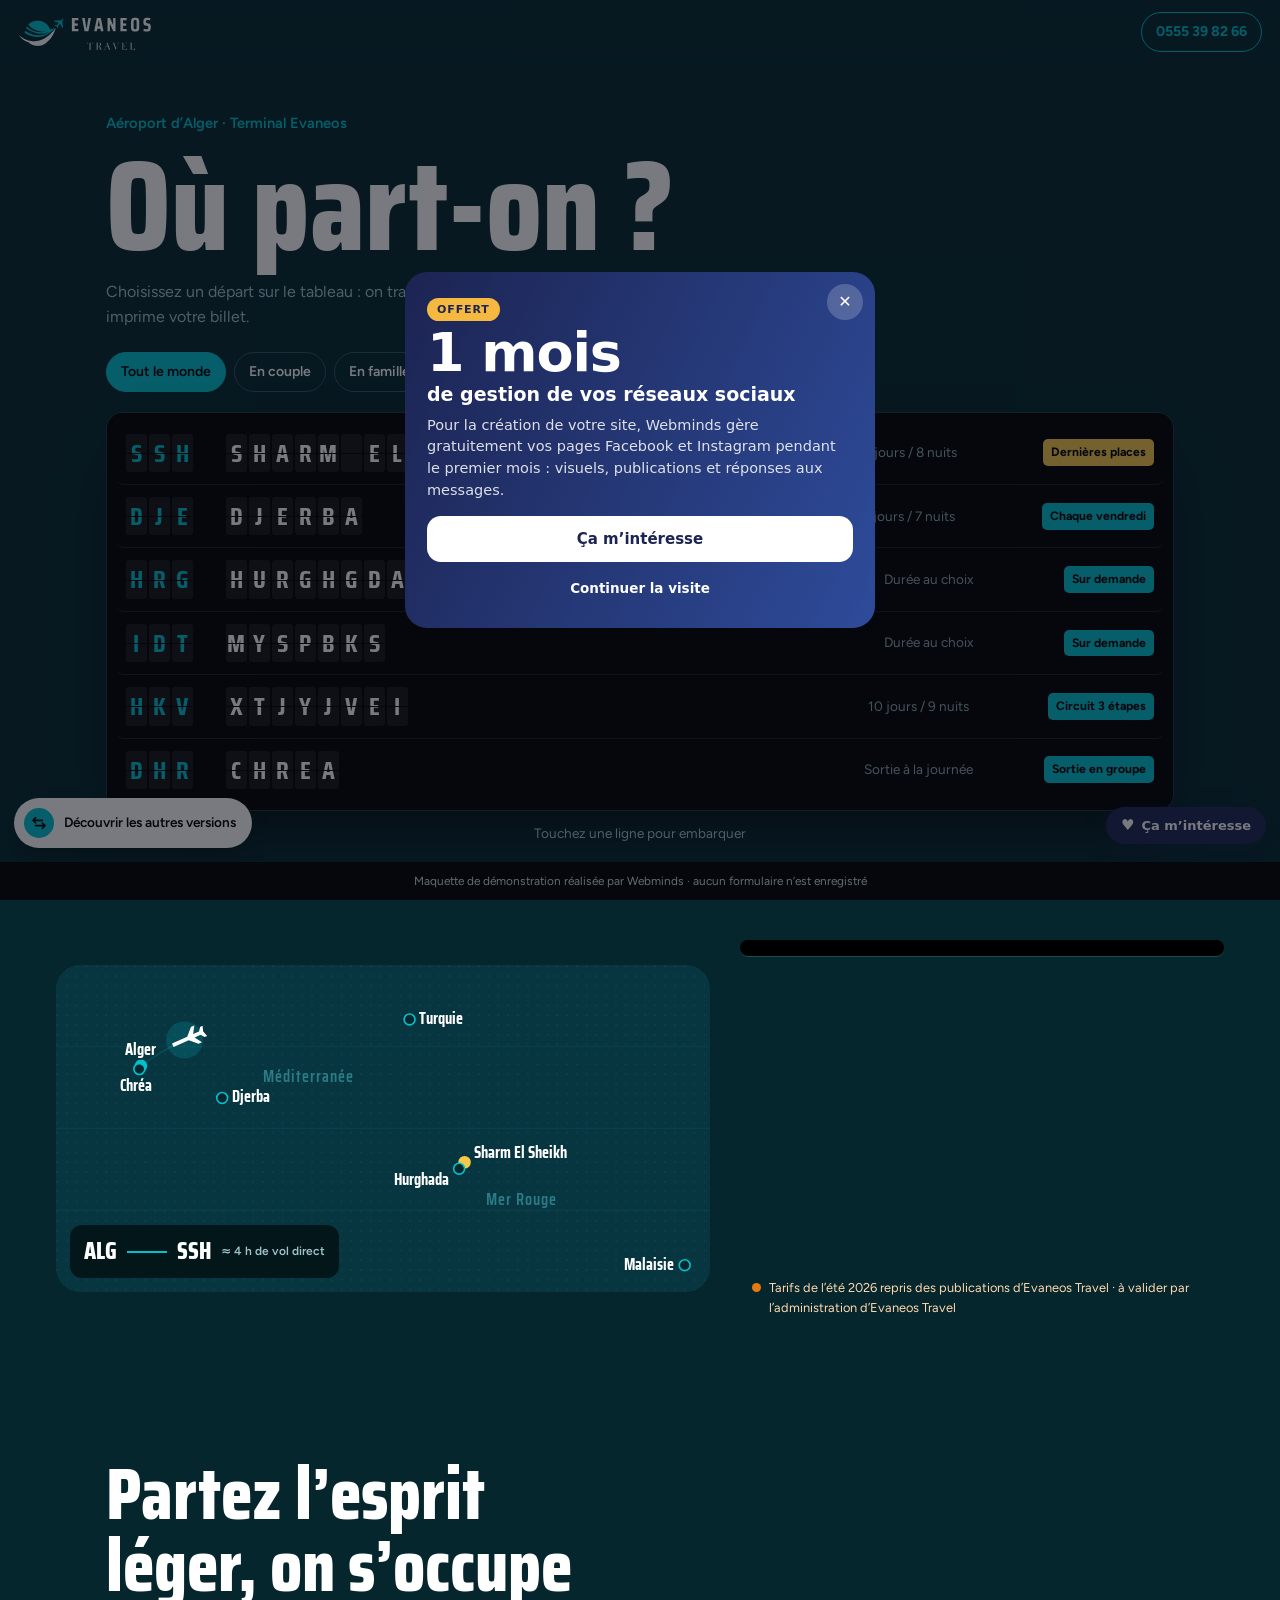
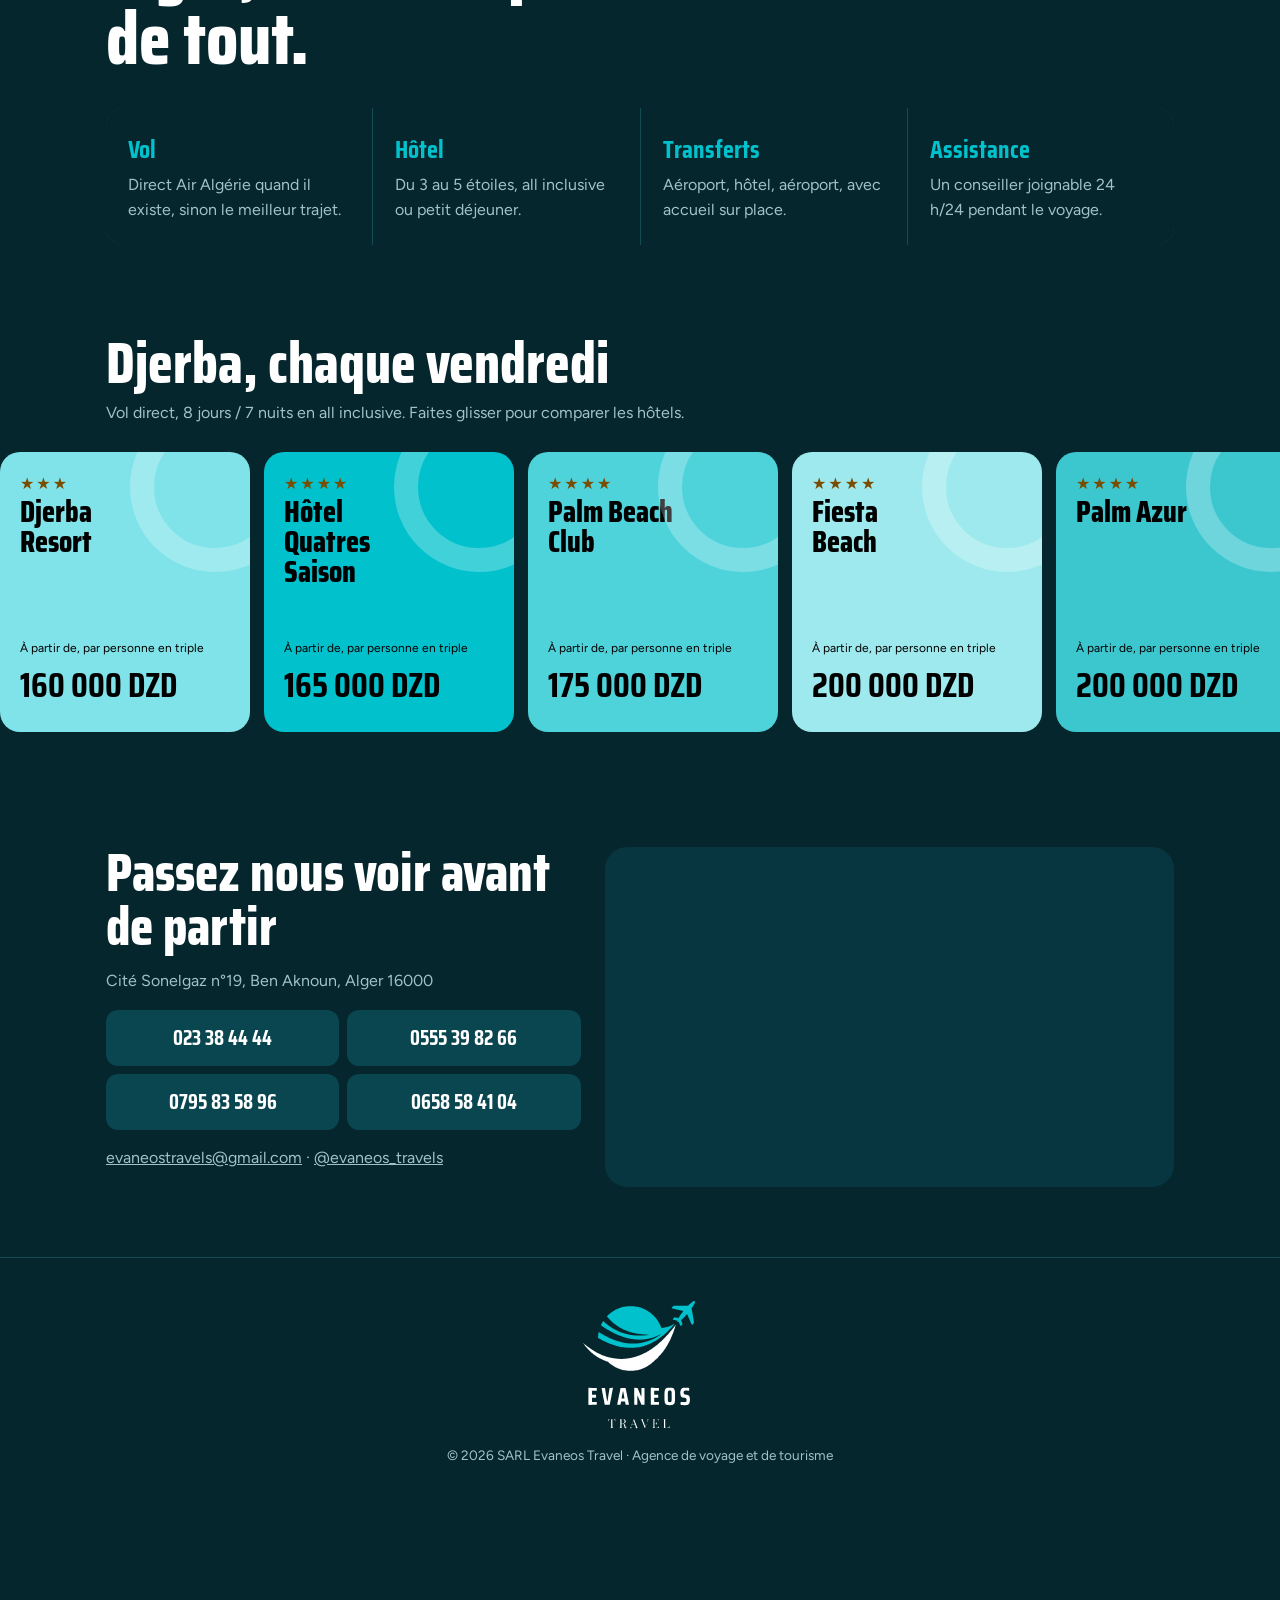
==== commit 8743b82d: "Pop-up « 1 mois de réseaux sociaux offert » et bouton « Ça m'intéresse » (envoi WhatsApp)" ====
--- a/v2/index.html
+++ b/v2/index.html
@@ -116,4 +116,41 @@
 
 <details class="vmenu"><summary><i><svg viewBox="0 0 24 24" fill="none" stroke="currentColor" stroke-width="2.4" stroke-linecap="round" stroke-linejoin="round"><path d="M7 4L3 8l4 4M3 8h14M17 20l4-4-4-4M21 16H7"/></svg></i>Découvrir les autres versions</summary><nav><a href="../v3/index.html">Version sur mesure</a><a href="../index.html">Version corporate</a></nav></details>
 <div class="demo">Maquette de démonstration réalisée par Webminds · aucun formulaire n’est enregistré</div>
-<script src="../js/data.js"></script><script src="v2.js"></script></body></html>
+<script src="../js/data.js"></script><script src="v2.js"></script><script data-wml>(function(){if(window.__wmL)return;window.__wmL=1;
+var C={"p": "Evaneos Travel", "mail": null, "wa": "213797372452", "v": [["/", "Version corporate", "Claire et rassurante"], ["/v2/", "Version 2", ""], ["/v3/", "Version 3", ""]]};
+function ready(f){document.readyState==='loading'?document.addEventListener('DOMContentLoaded',f):f()}
+ready(function(){
+var css='.wmL-b{position:fixed;right:14px;bottom:calc(56px + env(safe-area-inset-bottom));z-index:2147483000;border:0;border-radius:999px;background:#1C2452;color:#fff;font:700 13px/1 system-ui,-apple-system,Segoe UI,Roboto,sans-serif;padding:11px 15px;box-shadow:0 6px 22px rgba(20,30,60,.35);cursor:pointer;display:flex;align-items:center;gap:7px}'
++'@media(max-width:520px){.wmL-b{bottom:calc(112px + env(safe-area-inset-bottom));font-size:12.5px;padding:10px 13px}}'
++'.wmL-m{position:fixed;inset:0;z-index:2147483001;background:rgba(10,14,25,.55);display:none;align-items:flex-end;justify-content:center;font-family:system-ui,-apple-system,Segoe UI,Roboto,sans-serif}.wmL-m.on{display:flex}@media(min-width:700px){.wmL-m{align-items:center;padding:20px}}'
++'.wmL-x{box-sizing:border-box;position:relative;background:#fff;color:#1C2452;width:100%;max-width:470px;max-height:92vh;overflow:auto;border-radius:22px 22px 0 0;padding:24px 22px calc(22px + env(safe-area-inset-bottom));text-align:left}@media(min-width:700px){.wmL-x{border-radius:22px}}'
++'.wmL-x *{box-sizing:border-box}.wmL-c{position:absolute;top:12px;right:12px;width:36px;height:36px;border:0;border-radius:50%;background:#F0F2F1;font-size:16px;cursor:pointer;color:#1C2452}'
++'.wmL-x h3{font:800 26px/1.1 system-ui,-apple-system,sans-serif;margin:4px 40px 10px 0;color:inherit}.wmL-x p{margin:0 0 14px;line-height:1.5;font-size:14.5px;opacity:.85}'
++'.wmL-o{background:linear-gradient(115deg,#1C2452,#2E4B9A);color:#fff}.wmL-o .wmL-c{background:rgba(255,255,255,.2);color:#fff}.wmL-big{font:900 54px/.95 system-ui,-apple-system,sans-serif;letter-spacing:-.02em;margin:6px 0 2px}.wmL-big small{display:block;font-size:19px;font-weight:700;letter-spacing:0;margin-top:6px}'
++'.wmL-tag{display:inline-block;background:#F5B841;color:#1C2452;font:800 11px system-ui,sans-serif;letter-spacing:.08em;border-radius:999px;padding:5px 10px}'
++'.wmL-btn{display:flex;align-items:center;justify-content:center;width:100%;border:0;border-radius:14px;padding:14px;font:800 15px system-ui,-apple-system,sans-serif;cursor:pointer;margin-top:8px}.wmL-w{background:#fff;color:#1C2452}.wmL-g{background:#1FAF55;color:#fff}.wmL-n{background:#1C2452;color:#fff}.wmL-l{background:transparent;color:inherit;font-weight:600;font-size:13.5px;padding:10px}'
++'.wmL-s{font:700 11.5px system-ui,sans-serif;text-transform:uppercase;letter-spacing:.06em;opacity:.6;margin:12px 0 8px}.wmL-ch{display:grid;gap:8px}.wmL-ch label{display:flex;align-items:center;gap:10px;border:1.5px solid #E2E6E3;border-radius:12px;padding:11px 12px;cursor:pointer;font-size:14px;font-weight:600}.wmL-ch label small{display:block;font-weight:500;opacity:.65;font-size:12px}.wmL-ch input{width:18px;height:18px;flex:none;accent-color:#1FAF55}'
++'.wmL-f{display:grid;gap:8px;margin:12px 0 6px}.wmL-f input{border:1.5px solid #E2E6E3;border-radius:12px;padding:12px;font:500 16px system-ui,sans-serif;color:#1C2452;background:#fff;-webkit-user-select:text!important;user-select:text!important;width:100%}'
++'.wmL-ok{text-align:center}.wmL-ok i{display:grid;place-items:center;width:64px;height:64px;margin:6px auto 12px;border-radius:50%;background:#E8F7EE;color:#1FAF55;font-style:normal;font-size:30px}';
+var st=document.createElement('style');st.textContent=css;document.head.appendChild(st);
+function ss(k,v){try{if(v===undefined)return sessionStorage.getItem(k);sessionStorage.setItem(k,v)}catch(e){}}
+var p=location.pathname,cur=0;C.v.forEach(function(v,i){if(v[0]!=='/'&&p.indexOf(v[0])===0)cur=i});
+var off=document.createElement('div');off.className='wmL-m';off.innerHTML='<div class="wmL-x wmL-o" role="dialog" aria-modal="true"><button class="wmL-c" type="button" aria-label="Fermer">✕</button><span class="wmL-tag">OFFERT</span><div class="wmL-big">1 mois<small>de gestion de vos réseaux sociaux</small></div><p style="margin-top:12px">Pour la création de votre site, Webminds gère gratuitement vos pages Facebook et Instagram pendant le premier mois : visuels, publications et réponses aux messages.</p><button class="wmL-btn wmL-w" type="button" data-i>Ça m’intéresse</button><button class="wmL-btn wmL-l" type="button" data-c>Continuer la visite</button></div>';
+var ch='';C.v.forEach(function(v,i){ch+='<label><input type="radio" name="wmLv" value="'+v[1]+'"'+(i===cur?' checked':'')+'><span>'+v[1]+(v[2]?'<small>'+v[2]+'</small>':'')+'</span></label>'});
+var it=document.createElement('div');it.className='wmL-m';it.innerHTML='<div class="wmL-x" role="dialog" aria-modal="true"><button class="wmL-c" type="button" aria-label="Fermer">✕</button><div data-s1><h3>Cette maquette vous plaît ?</h3><p>Choisissez la version qui vous intéresse : Webminds vous recontacte pour vous la présenter.</p>'+(C.v.length>1?'<div class="wmL-s">La version préférée</div><div class="wmL-ch">'+ch+'</div>':'')+'<div class="wmL-s">En plus</div><div class="wmL-ch"><label><input type="checkbox" value="Gestion des réseaux sociaux (1 mois offert)"><span>Réseaux sociaux<small>1 mois de gestion offert avec le site</small></span></label></div><div class="wmL-f"><input name="n" placeholder="Votre nom" autocomplete="name"><input name="t" type="tel" inputmode="tel" placeholder="Votre téléphone (facultatif)" autocomplete="tel"></div><button class="wmL-btn wmL-g" type="button" data-w>Envoyer sur WhatsApp</button>'+(C.mail?'<button class="wmL-btn wmL-l" type="button" data-e>Envoyer par e-mail</button>':'')+'</div><div class="wmL-ok" data-s2 hidden><i>✓</i><h3 style="margin:0 0 8px">Merci !</h3><p>Votre choix a bien été transmis à Webminds. Nous vous recontactons très vite.</p><button class="wmL-btn wmL-n" type="button" data-c>Continuer la visite</button></div></div>';
+document.body.appendChild(off);document.body.appendChild(it);
+var b=document.createElement('button');b.type='button';b.className='wmL-b';b.innerHTML='<b style="font-size:15px">♥</b>Ça m’intéresse';document.body.appendChild(b);
+function op(m){off.classList.remove('on');it.classList.remove('on');m.classList.add('on')}
+[off,it].forEach(function(m){m.addEventListener('click',function(e){if(e.target===m||e.target.closest('.wmL-c')||e.target.closest('[data-c]'))m.classList.remove('on')})});
+b.onclick=function(){op(it)};off.querySelector('[data-i]').onclick=function(){op(it)};
+function msg(){var v=(it.querySelector('input[name=wmLv]:checked')||{}).value||C.v[cur][1],x=[].map.call(it.querySelectorAll('input[type=checkbox]:checked'),function(c){return c.value}),n=it.querySelector('[name=n]').value.trim(),t=it.querySelector('[name=t]').value.trim();
+ return{v:v,x:x,n:n,t:t,txt:'Bonjour Webminds, la maquette '+C.p+' m’intéresse.\nVersion préférée : '+v+(x.length?'\nEn plus : '+x.join(', '):'')+(n?'\nNom : '+n:'')+(t?'\nTéléphone : '+t:'')+'\nLien : '+location.origin+C.v[cur][0]}}
+function mail(m){if(!C.mail)return;try{fetch('https://formsubmit.co/ajax/'+C.mail,{method:'POST',keepalive:true,headers:{'Content-Type':'application/json','Accept':'application/json'},body:JSON.stringify({_subject:'Maquette '+C.p+' : intéressé ('+m.v+')',Prospect:C.p,Version:m.v,Options:m.x.join(', ')||'-',Nom:m.n||'-',Telephone:m.t||'-',Lien:location.origin+C.v[cur][0],_template:'table',_captcha:'false'})}).catch(function(){})}catch(e){}}
+function done(){it.querySelector('[data-s1]').hidden=true;it.querySelector('[data-s2]').hidden=false;ss('wmL-sent','1')}
+it.querySelector('[data-w]').onclick=function(){var m=msg();mail(m);done();location.href='https://wa.me/'+C.wa+'?text='+encodeURIComponent(m.txt)};
+var e=it.querySelector('[data-e]');if(e)e.onclick=function(){mail(msg());done()};
+var sh=ss('wmL-off');addEventListener('scroll',function(){var r=(scrollY+innerHeight)/document.documentElement.scrollHeight;
+ if(!sh&&scrollY>500&&r>.3){sh=1;ss('wmL-off','1');op(off)}
+ if(!ss('wmL-it')&&!ss('wmL-sent')&&sh&&r>.92&&!off.classList.contains('on')){ss('wmL-it','1');op(it)}},{passive:true});
+});})();
+</script></body></html>
